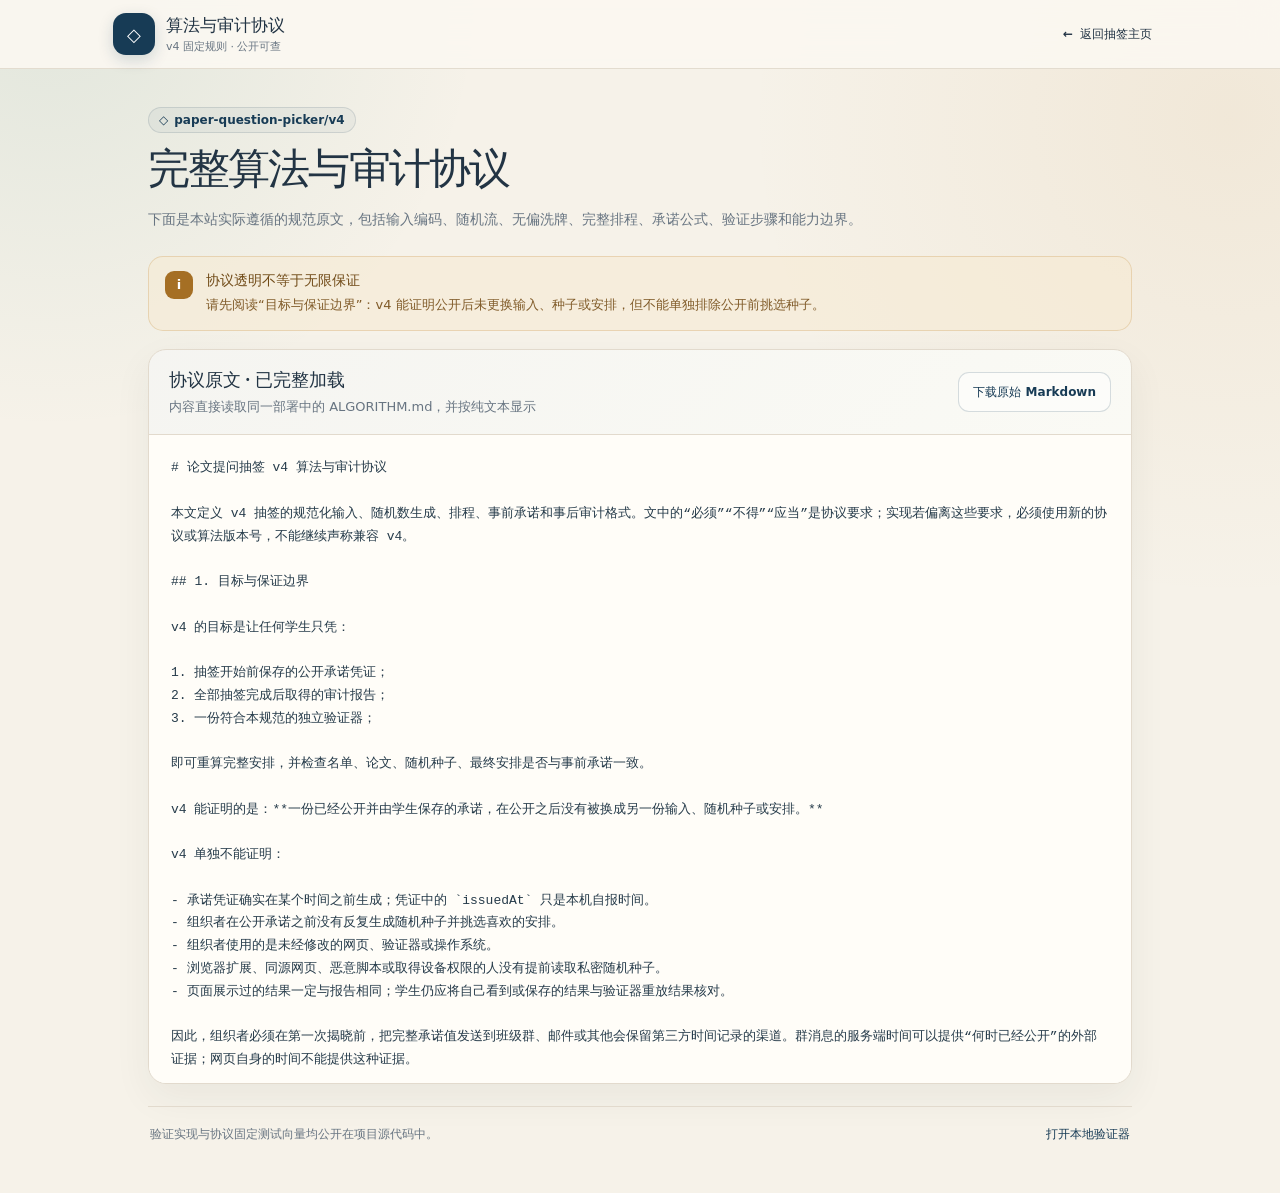
==== algorithm.html @ 776905c5 "Add verifiable seeded lottery audits" ====
<!doctype html>
<html lang="zh-CN">
  <head>
    <meta charset="UTF-8" />
    <meta
      http-equiv="Content-Security-Policy"
      content="default-src 'self'; script-src 'self'; style-src 'self'; img-src 'self' data:; connect-src 'self'; object-src 'none'; base-uri 'none'; form-action 'none'"
    />
    <meta name="viewport" content="width=device-width, initial-scale=1.0" />
    <meta name="description" content="论文提问抽签 v4 的输入规范、随机算法、排程规则、承诺公式与验证边界。" />
    <meta name="theme-color" content="#173b55" />
    <title>算法与审计协议｜论文提问抽签</title>
    <link rel="icon" href="favicon.svg" type="image/svg+xml" />
    <link rel="stylesheet" href="verifier.css?v=4" />
  </head>
  <body>
    <header class="topbar">
      <div class="topbar-inner">
        <a class="brand" href="index.html" aria-label="返回论文提问抽签主页">
          <span class="brand-icon" aria-hidden="true">◇</span>
          <span><strong>算法与审计协议</strong><small>v4 固定规则 · 公开可查</small></span>
        </a>
        <a class="button ghost back-link" href="index.html"><span aria-hidden="true">←</span> 返回抽签主页</a>
      </div>
    </header>

    <main class="verify-shell protocol-page">
      <section class="verify-hero" aria-labelledby="page-title">
        <div>
          <div class="eyebrow"><span aria-hidden="true">◇</span> paper-question-picker/v4</div>
          <h1 id="page-title">完整算法与审计协议</h1>
          <p>下面是本站实际遵循的规范原文，包括输入编码、随机流、无偏洗牌、完整排程、承诺公式、验证步骤和能力边界。</p>
        </div>
      </section>

      <section class="evidence-warning" aria-label="阅读提示">
        <span class="warning-icon" aria-hidden="true">i</span>
        <div><h2>协议透明不等于无限保证</h2><p>请先阅读“目标与保证边界”：v4 能证明公开后未更换输入、种子或安排，但不能单独排除公开前挑选种子。</p></div>
      </section>

      <section class="card protocol-card" aria-labelledby="protocol-status">
        <div class="section-head">
          <div><h2 id="protocol-status">协议原文</h2><p>内容直接读取同一部署中的 ALGORITHM.md，并按纯文本显示</p></div>
          <a class="button outline" href="ALGORITHM.md" download>下载原始 Markdown</a>
        </div>
        <pre id="protocol-document" class="protocol-document" tabindex="0">正在加载协议原文…</pre>
      </section>

      <footer class="page-footer"><p>验证实现与协议固定测试向量均公开在项目源代码中。</p><a href="verify.html">打开本地验证器</a></footer>
    </main>
    <script src="algorithm-viewer.js?v=4"></script>
  </body>
</html>
---- verifier.css ----
:root {
  color-scheme: light;
  --background: #f6f2e9;
  --paper: #fbf8f1;
  --paper-deep: #f0eadf;
  --card: #fffdf8;
  --ink: #223444;
  --muted: #687582;
  --primary: #173b55;
  --primary-hover: #214f6d;
  --line: #e2dacd;
  --line-strong: #cfc3b2;
  --green: #276b5e;
  --green-soft: #e5f2eb;
  --gold: #a56f24;
  --gold-soft: #f5ead4;
  --red: #b6473e;
  --red-soft: #faece8;
  --shadow: 0 14px 38px rgba(31, 46, 58, 0.06);
  font-family: "Microsoft YaHei UI", "PingFang SC", "Noto Sans CJK SC", system-ui, sans-serif;
  font-synthesis: none;
}

* {
  box-sizing: border-box;
}

html {
  min-width: 320px;
  background: var(--background);
}

body {
  min-height: 100vh;
  margin: 0;
  color: var(--ink);
  background:
    radial-gradient(circle at 4% 0%, rgba(47, 128, 110, 0.1), transparent 430px),
    radial-gradient(circle at 96% 10%, rgba(189, 129, 45, 0.09), transparent 480px),
    var(--background);
}

button {
  font: inherit;
}

[hidden] {
  display: none !important;
}

.sr-only {
  position: absolute;
  width: 1px;
  height: 1px;
  overflow: hidden;
  margin: -1px;
  border: 0;
  padding: 0;
  clip: rect(0, 0, 0, 0);
  white-space: nowrap;
}

.topbar {
  position: sticky;
  top: 0;
  z-index: 20;
  border-bottom: 1px solid rgba(226, 218, 205, 0.9);
  background: rgba(251, 248, 241, 0.91);
  backdrop-filter: blur(18px);
}

.topbar-inner {
  display: flex;
  max-width: 1110px;
  min-height: 68px;
  align-items: center;
  justify-content: space-between;
  gap: 20px;
  margin: 0 auto;
  padding: 11px 28px;
}

.brand {
  display: flex;
  min-width: 0;
  align-items: center;
  gap: 11px;
  color: var(--ink);
  text-decoration: none;
}

.brand-icon {
  display: grid;
  width: 42px;
  height: 42px;
  flex: 0 0 42px;
  place-items: center;
  border-radius: 13px;
  color: white;
  background: var(--primary);
  box-shadow: 0 5px 15px rgba(23, 59, 85, 0.18);
  font-size: 18px;
  font-weight: 800;
}

.brand strong,
h1,
h2,
h3 {
  font-family: "Microsoft YaHei UI", "Songti SC", "STSong", serif;
}

.brand strong,
.brand small {
  display: block;
}

.brand strong {
  font-size: 17px;
}

.brand small {
  margin-top: 2px;
  color: var(--muted);
  font-size: 11px;
}

.verify-shell {
  max-width: 1110px;
  margin: 0 auto;
  padding: 38px 28px 48px;
}

.verify-hero {
  display: grid;
  grid-template-columns: minmax(0, 1fr) auto;
  align-items: end;
  gap: 28px;
  margin-bottom: 24px;
}

.eyebrow {
  display: inline-flex;
  align-items: center;
  gap: 6px;
  margin-bottom: 11px;
  border: 1px solid rgba(23, 59, 85, 0.13);
  border-radius: 999px;
  padding: 5px 10px;
  color: var(--primary);
  background: rgba(23, 59, 85, 0.04);
  font-size: 12px;
  font-weight: 700;
}

h1 {
  max-width: 760px;
  margin: 0;
  font-size: clamp(29px, 4vw, 42px);
  line-height: 1.22;
  letter-spacing: -0.045em;
}

.verify-hero p {
  max-width: 760px;
  margin: 12px 0 0;
  color: var(--muted);
  font-size: 14px;
  line-height: 1.75;
}

.local-badge {
  display: grid;
  grid-template-columns: 34px auto;
  column-gap: 9px;
  min-width: 205px;
  border: 1px solid rgba(47, 128, 110, 0.18);
  border-radius: 15px;
  padding: 12px 14px;
  color: var(--green);
  background: rgba(229, 242, 235, 0.62);
}

.local-badge > span {
  display: grid;
  width: 34px;
  height: 34px;
  grid-row: 1 / span 2;
  place-items: center;
  border-radius: 10px;
  color: white;
  background: var(--green);
  font-size: 19px;
}

.local-badge strong {
  align-self: end;
  font-size: 12px;
}

.local-badge small {
  margin-top: 2px;
  color: var(--green);
  font-size: 12px;
}

.card {
  overflow: hidden;
  border: 1px solid var(--line);
  border-radius: 18px;
  background: var(--card);
  box-shadow: var(--shadow);
}

.evidence-warning {
  display: flex;
  align-items: flex-start;
  gap: 13px;
  margin-bottom: 18px;
  border: 1px solid rgba(189, 129, 45, 0.24);
  border-radius: 15px;
  padding: 14px 16px;
  color: #714b18;
  background: rgba(245, 234, 212, 0.62);
}

.warning-icon {
  display: grid;
  width: 28px;
  height: 28px;
  flex: 0 0 28px;
  place-items: center;
  border-radius: 9px;
  color: white;
  background: var(--gold);
  font-size: 13px;
  font-weight: 800;
}

.evidence-warning h2 {
  margin: 1px 0 4px;
  font-size: 14px;
}

.evidence-warning p {
  margin: 0;
  color: #805b29;
  font-size: 13px;
  line-height: 1.7;
}

.section-head {
  display: flex;
  align-items: center;
  justify-content: space-between;
  gap: 16px;
  border-bottom: 1px solid var(--line);
  padding: 18px 20px;
  background: linear-gradient(135deg, rgba(23, 59, 85, 0.045), rgba(47, 128, 110, 0.025));
}

.section-head h2 {
  margin: 0;
  font-size: 18px;
}

.section-head p {
  margin: 5px 0 0;
  color: var(--muted);
  font-size: 13px;
  line-height: 1.5;
}

.secure-chip {
  display: inline-flex;
  min-height: 27px;
  flex: 0 0 auto;
  align-items: center;
  gap: 5px;
  border-radius: 999px;
  padding: 4px 10px;
  color: var(--green);
  background: var(--green-soft);
  font-size: 12px;
  font-weight: 800;
  white-space: nowrap;
}

.upload-body {
  display: grid;
  gap: 18px;
  padding: 20px;
}

.upload-flow {
  display: grid;
  grid-template-columns: minmax(0, 1fr) 30px minmax(0, 1fr);
  align-items: stretch;
  gap: 10px;
}

.file-step {
  min-width: 0;
  border: 1px solid var(--line);
  border-radius: 15px;
  padding: 17px;
  background: rgba(240, 234, 223, 0.24);
}

.step-head {
  display: flex;
  align-items: flex-start;
  gap: 10px;
}

.step-number {
  display: grid;
  width: 31px;
  height: 31px;
  flex: 0 0 31px;
  place-items: center;
  border-radius: 10px;
  color: white;
  background: var(--primary);
  font-size: 12px;
  font-weight: 800;
}

.step-time {
  display: block;
  margin-bottom: 2px;
  color: var(--green);
  font-size: 12px;
  font-weight: 800;
  letter-spacing: 0.05em;
}

.file-step h3 {
  margin: 0;
  font-size: 14px;
  line-height: 1.4;
}

.file-step > p {
  min-height: 38px;
  margin: 11px 0 13px;
  color: var(--muted);
  font-size: 13px;
  line-height: 1.65;
}

.flow-connector {
  display: grid;
  place-items: center;
  color: var(--muted);
}

.flow-connector span {
  display: grid;
  width: 28px;
  height: 28px;
  place-items: center;
  border: 1px solid var(--line);
  border-radius: 50%;
  background: var(--paper);
  font-size: 16px;
  font-weight: 700;
}

.file-picker {
  display: grid;
  gap: 9px;
}

.file-status {
  display: block;
  overflow: hidden;
  border: 1px dashed var(--line-strong);
  border-radius: 10px;
  padding: 8px 10px;
  color: var(--muted);
  background: rgba(255, 255, 255, 0.58);
  font-size: 12px;
  line-height: 1.4;
  text-overflow: ellipsis;
  white-space: nowrap;
}

.file-status[data-state="ready"],
.file-status[data-state="success"],
.file-status.is-ready,
.file-status.is-success {
  border-color: rgba(47, 128, 110, 0.34);
  color: var(--green);
  background: var(--green-soft);
}

.file-status[data-state="error"],
.file-status.is-error {
  border-color: rgba(182, 71, 62, 0.3);
  color: var(--red);
  background: var(--red-soft);
}

.file-step > .file-safety {
  min-height: 0;
  margin: 11px 0 0;
  color: var(--green);
  font-size: 12px;
}

.file-step > .file-safety.private {
  color: #8a5b19;
}

.button {
  display: inline-flex;
  min-height: 40px;
  align-items: center;
  justify-content: center;
  gap: 7px;
  border: 1px solid transparent;
  border-radius: 11px;
  outline: none;
  padding: 0 14px;
  color: var(--ink);
  background: transparent;
  font-size: 12px;
  font-weight: 700;
  text-decoration: none;
  cursor: pointer;
  transition: transform 100ms ease, background 160ms ease, border-color 160ms ease, color 160ms ease;
}

.button:hover:not(:disabled) {
  transform: translateY(-1px);
}

.button:active:not(:disabled) {
  transform: translateY(0);
}

.button:focus-visible {
  box-shadow: 0 0 0 3px rgba(66, 111, 142, 0.2);
}

.button:disabled {
  cursor: not-allowed;
  opacity: 0.46;
}

.button.primary {
  color: white;
  background: var(--primary);
  box-shadow: 0 5px 14px rgba(23, 59, 85, 0.14);
}

.button.primary:hover:not(:disabled) {
  background: var(--primary-hover);
}

.button.outline {
  border-color: rgba(23, 59, 85, 0.17);
  color: var(--primary);
  background: rgba(255, 255, 255, 0.48);
}

.button.outline:hover:not(:disabled),
.button.ghost:hover:not(:disabled) {
  background: rgba(23, 59, 85, 0.05);
}

.verify-action {
  display: flex;
  align-items: center;
  justify-content: space-between;
  gap: 20px;
  border-top: 1px solid var(--line);
  padding-top: 17px;
}

.verify-action strong {
  display: block;
  font-size: 14px;
}

.verify-action p {
  margin: 4px 0 0;
  color: var(--muted);
  font-size: 13px;
  line-height: 1.55;
}

.verify-action .button {
  min-width: 178px;
  flex: 0 0 auto;
}

.verification-result {
  margin-top: 18px;
  border: 1px solid rgba(23, 59, 85, 0.18);
  border-radius: 17px;
  padding: 18px 20px;
  background: rgba(255, 253, 248, 0.96);
  box-shadow: var(--shadow);
  animation: result-in 240ms ease-out both;
}

.verification-result[data-state="success"],
.verification-result.success,
.verification-result.is-success {
  border-color: rgba(47, 128, 110, 0.28);
  color: #236957;
  background: rgba(229, 242, 235, 0.75);
}

.verification-result[data-state="error"],
.verification-result.error,
.verification-result.is-error {
  border-color: rgba(182, 71, 62, 0.26);
  color: #973a34;
  background: rgba(250, 236, 232, 0.82);
}

.verification-result[data-state="warning"],
.verification-result.warning,
.verification-result.is-warning {
  border-color: rgba(189, 129, 45, 0.26);
  color: #7b541c;
  background: rgba(245, 234, 212, 0.78);
}

.verification-result h2,
.verification-result h3 {
  margin: 0 0 8px;
  font-size: 16px;
}

.verification-result p {
  margin: 6px 0 0;
  font-size: 13px;
  line-height: 1.65;
}

.verification-result ul,
.verification-result ol {
  margin: 9px 0 0;
  padding-left: 19px;
  font-size: 13px;
  line-height: 1.7;
}

.verification-result code,
.verification-result pre {
  overflow-wrap: anywhere;
  font-family: ui-monospace, "SFMono-Regular", Consolas, "Liberation Mono", monospace;
}

.replay-details {
  margin-top: 14px;
  border: 1px solid rgba(35, 105, 87, 0.22);
  border-radius: 12px;
  background: rgba(255, 255, 255, 0.55);
}

.replay-details summary {
  padding: 12px 14px;
  cursor: pointer;
  color: #1d5749;
  font-size: 13px;
  font-weight: 800;
}

.verification-result .replay-privacy {
  margin: 0;
  padding: 0 14px 10px;
  color: #48645c;
  font-size: 12px;
}

.verification-result .replay-output {
  max-height: 34rem;
  margin: 0;
  padding: 14px;
  overflow: auto;
  border-top: 1px solid rgba(35, 105, 87, 0.18);
  border-radius: 0 0 12px 12px;
  background: rgba(250, 252, 251, 0.96);
  color: #173b35;
  font-size: 12px;
  line-height: 1.65;
  white-space: pre-wrap;
}

.explanation-grid {
  display: grid;
  grid-template-columns: repeat(2, minmax(0, 1fr));
  gap: 16px;
  margin-top: 18px;
}

.info-card {
  padding: 19px;
}

.limitation-card {
  grid-column: 1 / -1;
}

.info-icon {
  display: grid;
  width: 32px;
  height: 32px;
  place-items: center;
  margin-bottom: 11px;
  border-radius: 10px;
  font-size: 14px;
  font-weight: 800;
}

.info-icon.green {
  color: var(--green);
  background: var(--green-soft);
}

.info-icon.blue {
  color: var(--primary);
  background: rgba(23, 59, 85, 0.08);
}

.info-icon.gold {
  color: var(--gold);
  background: var(--gold-soft);
}

.info-card h2 {
  margin: 0 0 12px;
  font-size: 15px;
}

.rule-list,
.check-list {
  display: grid;
  gap: 8px;
  margin: 0;
  padding: 0;
  list-style: none;
}

.rule-list li {
  display: grid;
  grid-template-columns: 24px minmax(0, 1fr);
  align-items: start;
  gap: 8px;
}

.rule-list li > span {
  display: grid;
  width: 23px;
  height: 23px;
  place-items: center;
  border-radius: 8px;
  color: white;
  background: var(--primary);
  font-size: 9px;
  font-weight: 800;
}

.rule-list p,
.limitation-card p {
  margin: 1px 0 0;
  color: var(--muted);
  font-size: 13px;
  line-height: 1.65;
}

.limitation-card p + p {
  margin-top: 8px;
}

.limitation-card strong {
  color: #7a521d;
}

.check-list li {
  position: relative;
  padding-left: 21px;
  color: var(--muted);
  font-size: 13px;
  line-height: 1.6;
}

.check-list li::before {
  content: "✓";
  position: absolute;
  top: 0;
  left: 0;
  color: var(--green);
  font-weight: 800;
}

.page-footer {
  display: flex;
  align-items: center;
  justify-content: space-between;
  gap: 18px;
  margin-top: 22px;
  border-top: 1px solid var(--line);
  padding: 18px 2px 0;
  color: var(--muted);
  font-size: 12px;
}

.page-footer p {
  margin: 0;
  line-height: 1.6;
}

.page-footer a {
  flex: 0 0 auto;
  color: var(--primary);
  font-weight: 700;
  text-decoration: none;
}

.protocol-page {
  max-width: 1040px;
}

.protocol-card {
  overflow: hidden;
}

.protocol-document {
  max-height: 72vh;
  margin: 0;
  padding: 22px;
  overflow: auto;
  color: #263b4a;
  background: rgba(255, 253, 248, 0.98);
  font-family: ui-monospace, "SFMono-Regular", Consolas, "Liberation Mono", monospace;
  font-size: 13px;
  line-height: 1.75;
  overflow-wrap: anywhere;
  white-space: pre-wrap;
}

.page-footer a:hover {
  text-decoration: underline;
}

@keyframes result-in {
  from { opacity: 0; transform: translateY(-5px); }
  to { opacity: 1; transform: translateY(0); }
}

@media (max-width: 760px) {
  .topbar-inner,
  .verify-shell {
    padding-left: 16px;
    padding-right: 16px;
  }

  .verify-shell {
    padding-top: 27px;
  }

  .verify-hero {
    grid-template-columns: 1fr;
    align-items: start;
    gap: 16px;
  }

  .local-badge {
    width: fit-content;
  }

  .section-head,
  .verify-action,
  .page-footer {
    align-items: stretch;
    flex-direction: column;
  }

  .secure-chip {
    align-self: flex-start;
  }

  .upload-flow {
    grid-template-columns: 1fr;
  }

  .flow-connector {
    min-height: 24px;
  }

  .flow-connector span {
    width: 25px;
    height: 25px;
  }

  .file-step > p {
    min-height: 0;
  }

  .verify-action .button {
    width: 100%;
    min-width: 0;
  }

  .explanation-grid {
    grid-template-columns: 1fr;
  }

  .limitation-card {
    grid-column: auto;
  }

  .page-footer a {
    align-self: flex-start;
  }
}

@media (max-width: 430px) {
  .brand small {
    display: none;
  }

  .brand strong {
    font-size: 15px;
  }

  .brand-icon {
    width: 38px;
    height: 38px;
    flex-basis: 38px;
  }

  .back-link {
    min-width: 40px;
    width: 40px;
    overflow: hidden;
    padding: 0;
    color: transparent;
    white-space: nowrap;
  }

  .back-link span {
    color: var(--ink);
    font-size: 18px;
  }

  h1 {
    font-size: clamp(27px, 8.5vw, 34px);
  }

  .section-head,
  .upload-body,
  .info-card {
    padding: 16px;
  }

  .file-step {
    padding: 14px;
  }

  .evidence-warning {
    padding: 13px;
  }
}

@media (prefers-reduced-motion: reduce) {
  *,
  *::before,
  *::after {
    scroll-behavior: auto !important;
    animation-duration: 0.01ms !important;
    animation-iteration-count: 1 !important;
    transition-duration: 0.01ms !important;
  }
}
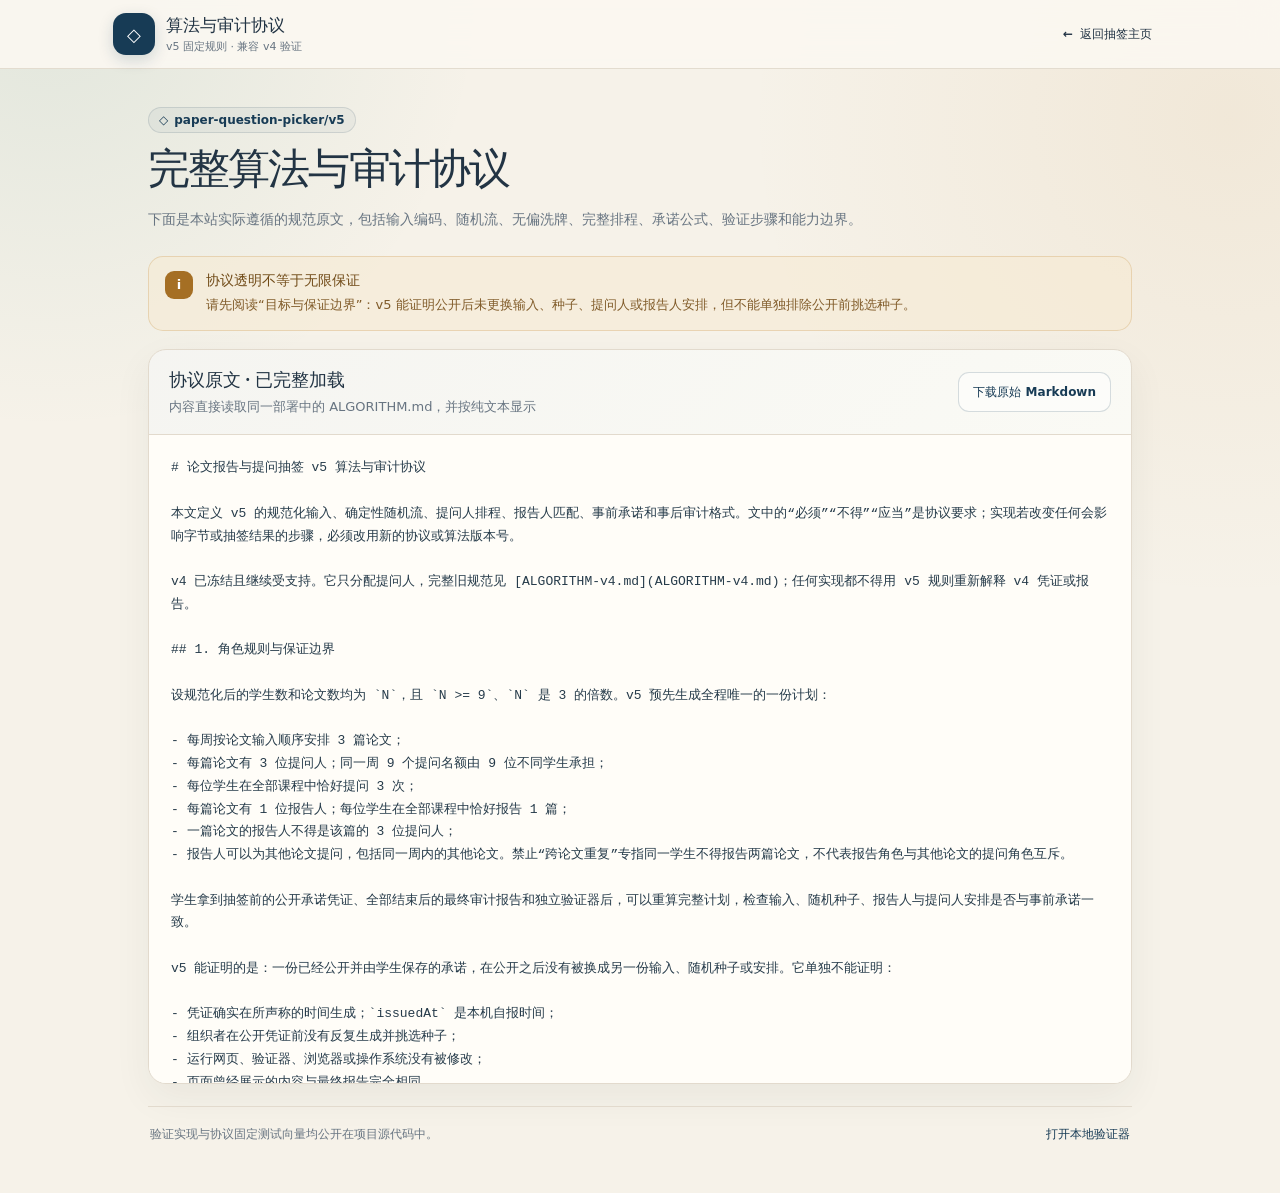
==== commit 80bf9a90: "Add reproducible presenter assignments" ====
--- a/algorithm.html
+++ b/algorithm.html
@@ -7,18 +7,18 @@
       content="default-src 'self'; script-src 'self'; style-src 'self'; img-src 'self' data:; connect-src 'self'; object-src 'none'; base-uri 'none'; form-action 'none'"
     />
     <meta name="viewport" content="width=device-width, initial-scale=1.0" />
-    <meta name="description" content="论文提问抽签 v4 的输入规范、随机算法、排程规则、承诺公式与验证边界。" />
+    <meta name="description" content="论文抽签 v5 的提问人与报告人分配、随机算法、承诺公式与验证边界。" />
     <meta name="theme-color" content="#173b55" />
     <title>算法与审计协议｜论文提问抽签</title>
     <link rel="icon" href="favicon.svg" type="image/svg+xml" />
-    <link rel="stylesheet" href="verifier.css?v=4" />
+    <link rel="stylesheet" href="verifier.css?v=5" />
   </head>
   <body>
     <header class="topbar">
       <div class="topbar-inner">
         <a class="brand" href="index.html" aria-label="返回论文提问抽签主页">
           <span class="brand-icon" aria-hidden="true">◇</span>
-          <span><strong>算法与审计协议</strong><small>v4 固定规则 · 公开可查</small></span>
+          <span><strong>算法与审计协议</strong><small>v5 固定规则 · 兼容 v4 验证</small></span>
         </a>
         <a class="button ghost back-link" href="index.html"><span aria-hidden="true">←</span> 返回抽签主页</a>
       </div>
@@ -27,7 +27,7 @@
     <main class="verify-shell protocol-page">
       <section class="verify-hero" aria-labelledby="page-title">
         <div>
-          <div class="eyebrow"><span aria-hidden="true">◇</span> paper-question-picker/v4</div>
+          <div class="eyebrow"><span aria-hidden="true">◇</span> paper-question-picker/v5</div>
           <h1 id="page-title">完整算法与审计协议</h1>
           <p>下面是本站实际遵循的规范原文，包括输入编码、随机流、无偏洗牌、完整排程、承诺公式、验证步骤和能力边界。</p>
         </div>
@@ -35,7 +35,7 @@
 
       <section class="evidence-warning" aria-label="阅读提示">
         <span class="warning-icon" aria-hidden="true">i</span>
-        <div><h2>协议透明不等于无限保证</h2><p>请先阅读“目标与保证边界”：v4 能证明公开后未更换输入、种子或安排，但不能单独排除公开前挑选种子。</p></div>
+        <div><h2>协议透明不等于无限保证</h2><p>请先阅读“目标与保证边界”：v5 能证明公开后未更换输入、种子、提问人或报告人安排，但不能单独排除公开前挑选种子。</p></div>
       </section>
 
       <section class="card protocol-card" aria-labelledby="protocol-status">
@@ -48,6 +48,6 @@
 
       <footer class="page-footer"><p>验证实现与协议固定测试向量均公开在项目源代码中。</p><a href="verify.html">打开本地验证器</a></footer>
     </main>
-    <script src="algorithm-viewer.js?v=4"></script>
+    <script src="algorithm-viewer.js?v=5"></script>
   </body>
 </html>
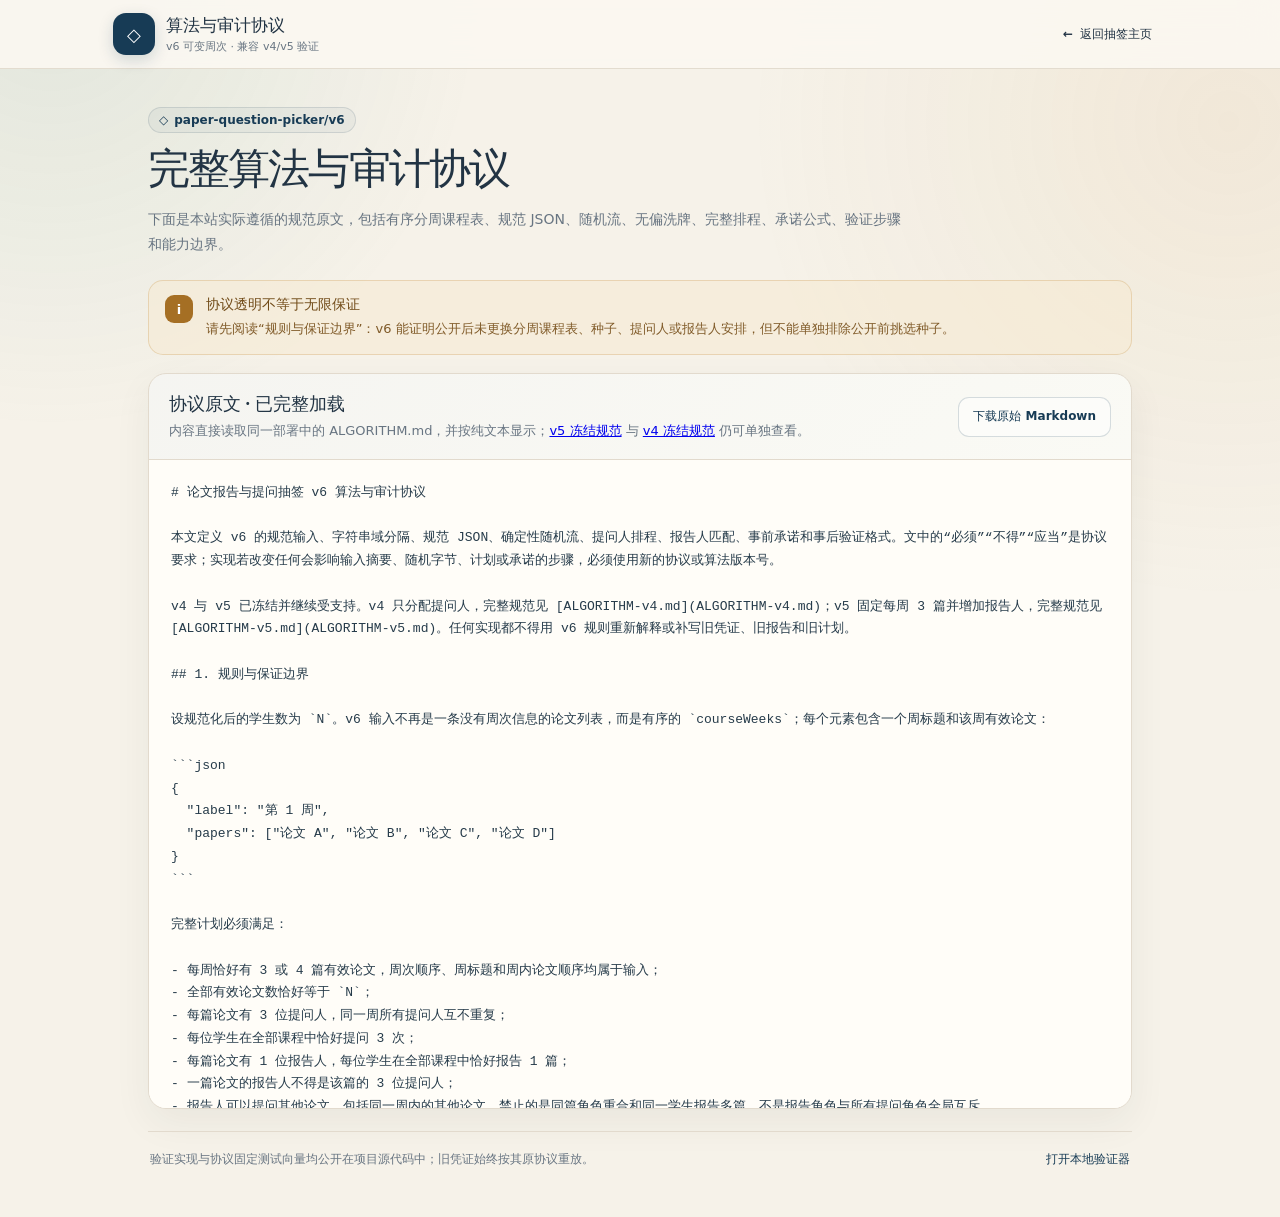
==== commit 389a7e4f: "Support variable weekly course schedule" ====
--- a/algorithm.html
+++ b/algorithm.html
@@ -7,18 +7,18 @@
       content="default-src 'self'; script-src 'self'; style-src 'self'; img-src 'self' data:; connect-src 'self'; object-src 'none'; base-uri 'none'; form-action 'none'"
     />
     <meta name="viewport" content="width=device-width, initial-scale=1.0" />
-    <meta name="description" content="论文抽签 v5 的提问人与报告人分配、随机算法、承诺公式与验证边界。" />
+    <meta name="description" content="论文抽签 v6 的分周课程表、提问人与报告人分配、随机算法、承诺公式与验证边界。" />
     <meta name="theme-color" content="#173b55" />
     <title>算法与审计协议｜论文提问抽签</title>
     <link rel="icon" href="favicon.svg" type="image/svg+xml" />
-    <link rel="stylesheet" href="verifier.css?v=5" />
+    <link rel="stylesheet" href="verifier.css?v=6" />
   </head>
   <body>
     <header class="topbar">
       <div class="topbar-inner">
         <a class="brand" href="index.html" aria-label="返回论文提问抽签主页">
           <span class="brand-icon" aria-hidden="true">◇</span>
-          <span><strong>算法与审计协议</strong><small>v5 固定规则 · 兼容 v4 验证</small></span>
+          <span><strong>算法与审计协议</strong><small>v6 可变周次 · 兼容 v4/v5 验证</small></span>
         </a>
         <a class="button ghost back-link" href="index.html"><span aria-hidden="true">←</span> 返回抽签主页</a>
       </div>
@@ -27,27 +27,27 @@
     <main class="verify-shell protocol-page">
       <section class="verify-hero" aria-labelledby="page-title">
         <div>
-          <div class="eyebrow"><span aria-hidden="true">◇</span> paper-question-picker/v5</div>
+          <div class="eyebrow"><span aria-hidden="true">◇</span> paper-question-picker/v6</div>
           <h1 id="page-title">完整算法与审计协议</h1>
-          <p>下面是本站实际遵循的规范原文，包括输入编码、随机流、无偏洗牌、完整排程、承诺公式、验证步骤和能力边界。</p>
+          <p>下面是本站实际遵循的规范原文，包括有序分周课程表、规范 JSON、随机流、无偏洗牌、完整排程、承诺公式、验证步骤和能力边界。</p>
         </div>
       </section>
 
       <section class="evidence-warning" aria-label="阅读提示">
         <span class="warning-icon" aria-hidden="true">i</span>
-        <div><h2>协议透明不等于无限保证</h2><p>请先阅读“目标与保证边界”：v5 能证明公开后未更换输入、种子、提问人或报告人安排，但不能单独排除公开前挑选种子。</p></div>
+        <div><h2>协议透明不等于无限保证</h2><p>请先阅读“规则与保证边界”：v6 能证明公开后未更换分周课程表、种子、提问人或报告人安排，但不能单独排除公开前挑选种子。</p></div>
       </section>
 
       <section class="card protocol-card" aria-labelledby="protocol-status">
         <div class="section-head">
-          <div><h2 id="protocol-status">协议原文</h2><p>内容直接读取同一部署中的 ALGORITHM.md，并按纯文本显示</p></div>
+          <div><h2 id="protocol-status">v6 协议原文</h2><p>内容直接读取同一部署中的 ALGORITHM.md，并按纯文本显示；<a href="ALGORITHM-v5.md">v5 冻结规范</a> 与 <a href="ALGORITHM-v4.md">v4 冻结规范</a> 仍可单独查看。</p></div>
           <a class="button outline" href="ALGORITHM.md" download>下载原始 Markdown</a>
         </div>
         <pre id="protocol-document" class="protocol-document" tabindex="0">正在加载协议原文…</pre>
       </section>
 
-      <footer class="page-footer"><p>验证实现与协议固定测试向量均公开在项目源代码中。</p><a href="verify.html">打开本地验证器</a></footer>
+      <footer class="page-footer"><p>验证实现与协议固定测试向量均公开在项目源代码中；旧凭证始终按其原协议重放。</p><a href="verify.html">打开本地验证器</a></footer>
     </main>
-    <script src="algorithm-viewer.js?v=5"></script>
+    <script src="algorithm-viewer.js?v=6"></script>
   </body>
 </html>
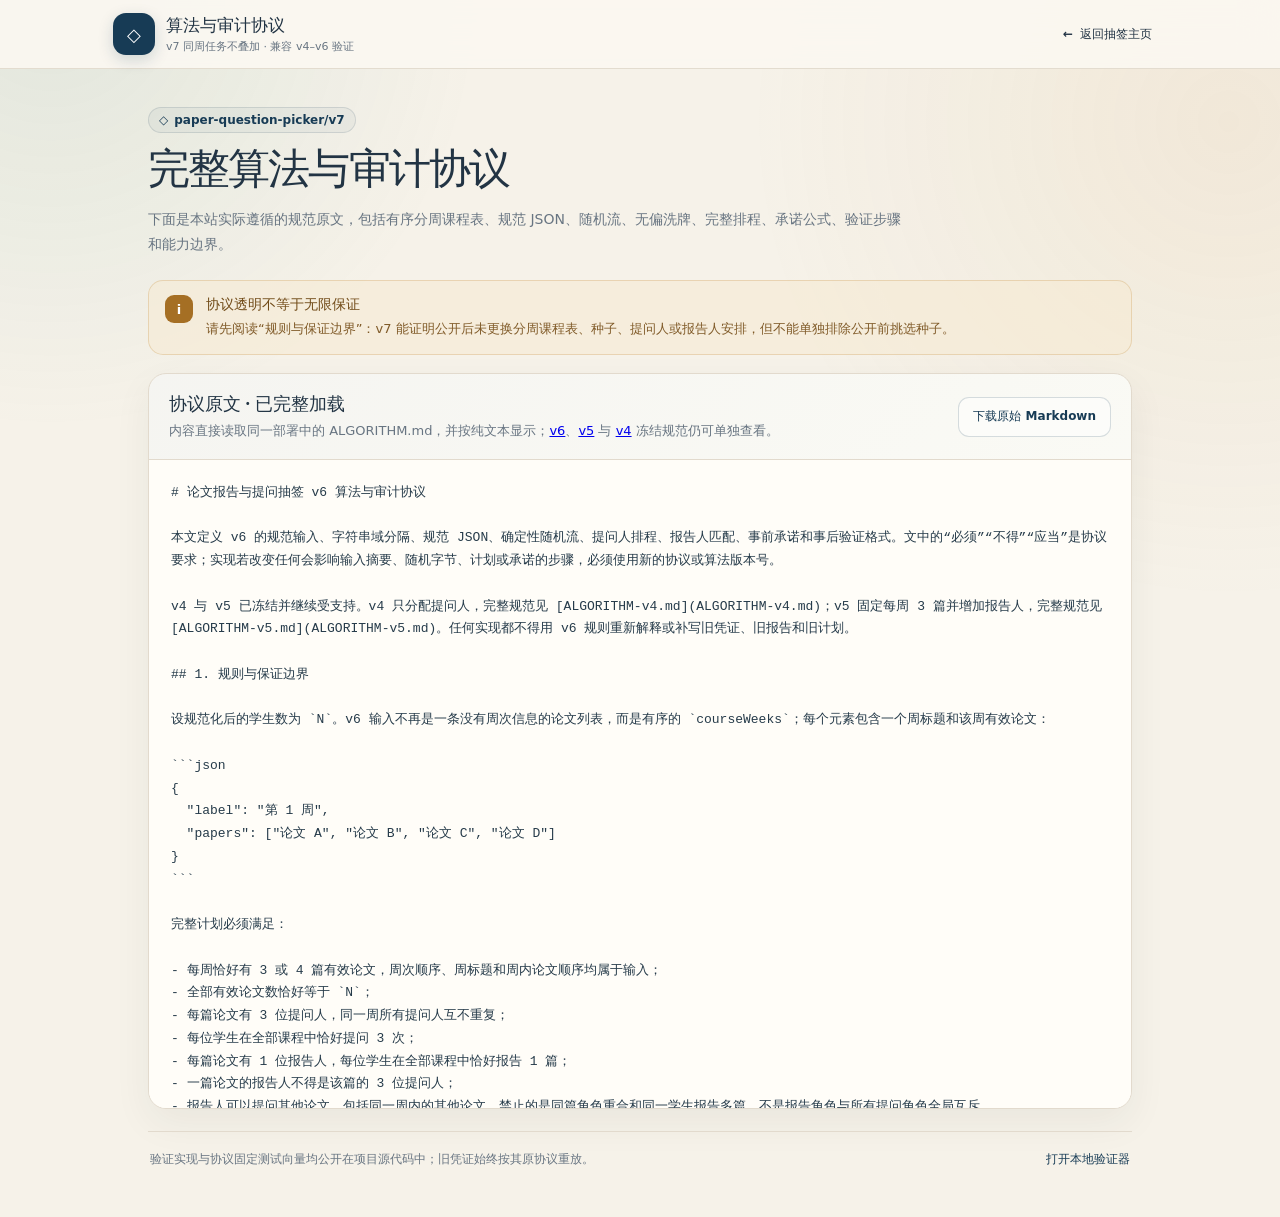
==== commit 46e467ee: "Prevent same-week presenter and questioner overlap" ====
--- a/algorithm.html
+++ b/algorithm.html
@@ -7,18 +7,18 @@
       content="default-src 'self'; script-src 'self'; style-src 'self'; img-src 'self' data:; connect-src 'self'; object-src 'none'; base-uri 'none'; form-action 'none'"
     />
     <meta name="viewport" content="width=device-width, initial-scale=1.0" />
-    <meta name="description" content="论文抽签 v6 的分周课程表、提问人与报告人分配、随机算法、承诺公式与验证边界。" />
+    <meta name="description" content="论文抽签 v7 的分周课程表、同周任务不叠加算法、承诺公式与验证边界。" />
     <meta name="theme-color" content="#173b55" />
     <title>算法与审计协议｜论文提问抽签</title>
     <link rel="icon" href="favicon.svg" type="image/svg+xml" />
-    <link rel="stylesheet" href="verifier.css?v=6" />
+    <link rel="stylesheet" href="verifier.css?v=7" />
   </head>
   <body>
     <header class="topbar">
       <div class="topbar-inner">
         <a class="brand" href="index.html" aria-label="返回论文提问抽签主页">
           <span class="brand-icon" aria-hidden="true">◇</span>
-          <span><strong>算法与审计协议</strong><small>v6 可变周次 · 兼容 v4/v5 验证</small></span>
+          <span><strong>算法与审计协议</strong><small>v7 同周任务不叠加 · 兼容 v4–v6 验证</small></span>
         </a>
         <a class="button ghost back-link" href="index.html"><span aria-hidden="true">←</span> 返回抽签主页</a>
       </div>
@@ -27,7 +27,7 @@
     <main class="verify-shell protocol-page">
       <section class="verify-hero" aria-labelledby="page-title">
         <div>
-          <div class="eyebrow"><span aria-hidden="true">◇</span> paper-question-picker/v6</div>
+          <div class="eyebrow"><span aria-hidden="true">◇</span> paper-question-picker/v7</div>
           <h1 id="page-title">完整算法与审计协议</h1>
           <p>下面是本站实际遵循的规范原文，包括有序分周课程表、规范 JSON、随机流、无偏洗牌、完整排程、承诺公式、验证步骤和能力边界。</p>
         </div>
@@ -35,12 +35,12 @@
 
       <section class="evidence-warning" aria-label="阅读提示">
         <span class="warning-icon" aria-hidden="true">i</span>
-        <div><h2>协议透明不等于无限保证</h2><p>请先阅读“规则与保证边界”：v6 能证明公开后未更换分周课程表、种子、提问人或报告人安排，但不能单独排除公开前挑选种子。</p></div>
+        <div><h2>协议透明不等于无限保证</h2><p>请先阅读“规则与保证边界”：v7 能证明公开后未更换分周课程表、种子、提问人或报告人安排，但不能单独排除公开前挑选种子。</p></div>
       </section>
 
       <section class="card protocol-card" aria-labelledby="protocol-status">
         <div class="section-head">
-          <div><h2 id="protocol-status">v6 协议原文</h2><p>内容直接读取同一部署中的 ALGORITHM.md，并按纯文本显示；<a href="ALGORITHM-v5.md">v5 冻结规范</a> 与 <a href="ALGORITHM-v4.md">v4 冻结规范</a> 仍可单独查看。</p></div>
+          <div><h2 id="protocol-status">v7 协议原文</h2><p>内容直接读取同一部署中的 ALGORITHM.md，并按纯文本显示；<a href="ALGORITHM-v6.md">v6</a>、<a href="ALGORITHM-v5.md">v5</a> 与 <a href="ALGORITHM-v4.md">v4</a> 冻结规范仍可单独查看。</p></div>
           <a class="button outline" href="ALGORITHM.md" download>下载原始 Markdown</a>
         </div>
         <pre id="protocol-document" class="protocol-document" tabindex="0">正在加载协议原文…</pre>
@@ -48,6 +48,6 @@
 
       <footer class="page-footer"><p>验证实现与协议固定测试向量均公开在项目源代码中；旧凭证始终按其原协议重放。</p><a href="verify.html">打开本地验证器</a></footer>
     </main>
-    <script src="algorithm-viewer.js?v=6"></script>
+    <script src="algorithm-viewer.js?v=7"></script>
   </body>
 </html>
